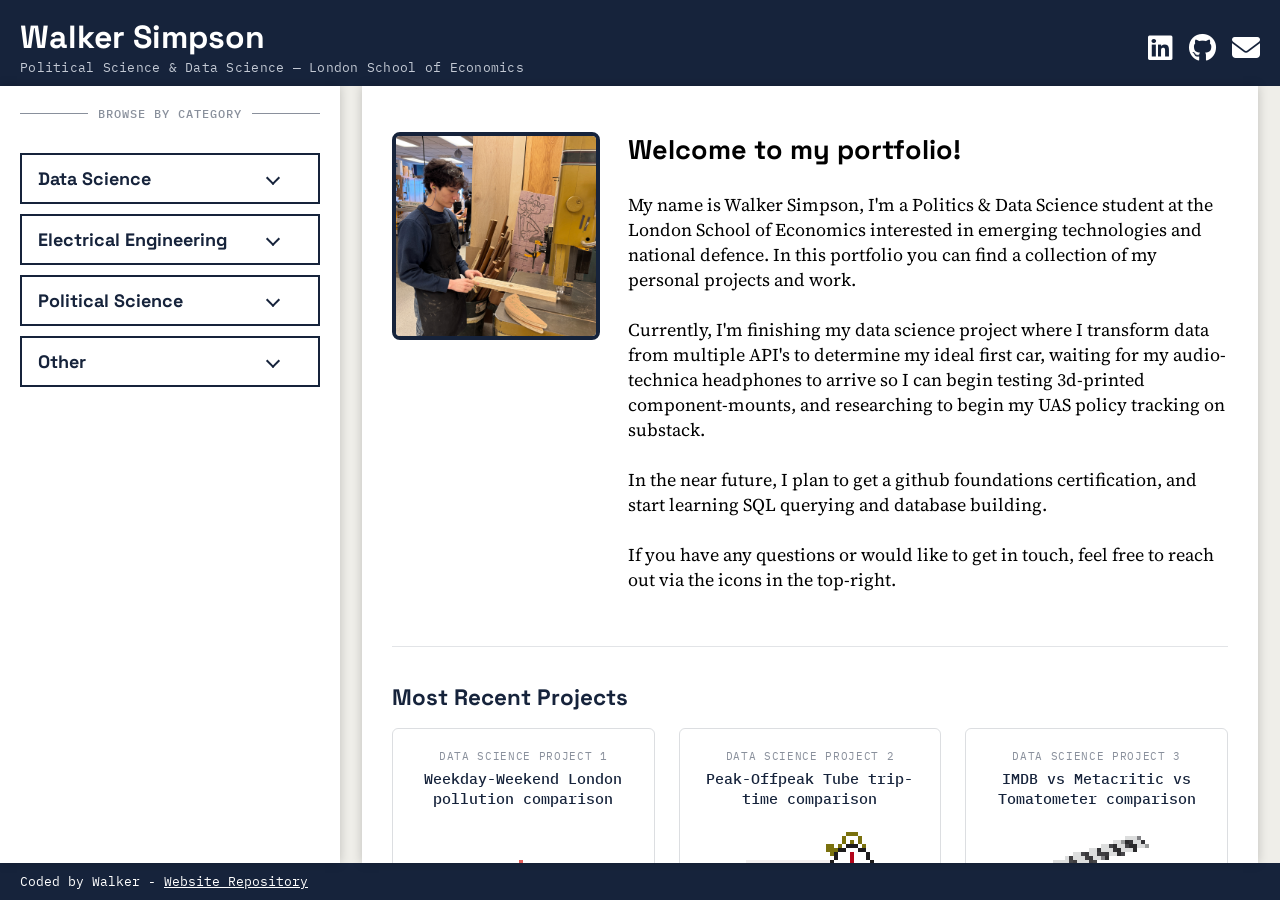
==== index.html @ 276e61e0 "lowercase o" ====
<!DOCTYPE html>
<html>
  <head>
    <meta charset="UTF-8">
      <meta name="viewport" content="width=device-width, initial-scale=1.0">
    <link rel="preconnect" href="https://fonts.googleapis.com">
      <link rel="preconnect" href="https://fonts.gstatic.com" crossorigin>
      <link href="https://fonts.googleapis.com/css2?family=Space+Grotesk:wght@400;700&family=Source+Serif+4:opsz,wght@8..60,400;600&family=IBM+Plex+Mono:wght@400;500&display=swap" rel="stylesheet">
    <title>Walker Simpson's Portfolio</title>
    <link rel="stylesheet" href="style.css">
    <link rel="stylesheet" href="https://cdnjs.cloudflare.com/ajax/libs/font-awesome/6.5.0/css/all.min.css">
  </head>
  <body>
<div class="header">
  <div class="header-text">
    <h1>Walker Simpson</h1>
    <p class="header-tagline">Political Science & Data Science — London School of Economics</p>
  </div>
  <div class="header-icons">
    <a href="https://www.linkedin.com/in/walker-simpson-a524122a1" target="_blank" aria-label="LinkedIn">
      <i class="fa-brands fa-linkedin"></i>
    </a>
    <a href="https://github.com/WalkerSimpson1" target="_blank" aria-label="GitHub">
      <i class="fa-brands fa-github"></i>
    </a>
    <a href="mailto:walkerwusimpson@gmail.com" aria-label="Email">
      <i class="fa-solid fa-envelope"></i>
    </a>
  </div>
</div>
    <div class = "main">
    <nav class = "index-nav">
      <p class = "nav-heading">Browse by Category</p>
      <div class = "nav-scroll">
        <ul>
              <li id="datasci"><span class="nav-label">Data Science</span>
                <ul class="dropdown">
              <li><a href ='https://github.com/WalkerSimpson1/LSE-Data-Science-Project-1' target="_blank" rel="noopener noreferrer"><span>Weekday-Weekend London pollution comparison</span><span class="status-tag status-complete">Complete</span></a></li>
              <li><a href ='https://github.com/WalkerSimpson1/LSE-Data-Science-Project-2' target="_blank" rel="noopener noreferrer"><span>Peak-Offpeak Tube trip-time comparison</span><span class="status-tag status-complete">Complete</span></a></li>
              <li><a href ='https://github.com/WalkerSimpson1/Copy-of-LSE-DS105-Final-Group-Project' target="_blank" rel="noopener noreferrer"><span>IMDB vs Metacritic vs Tomatometer comparison to assess platform trends & biases</span><span class="status-tag status-complete">Complete</span></a></li>
              <li><a href ='Car-Project.html' target="_blank" rel="noopener noreferrer"><span>Multi API data transformation, merging, and analysis to determine my first car</span><span class="status-tag status-in-progress">In Progress</span></a></li>
        </ul>
        </li>
          <li id="engineering"><span class="nav-label">Electrical Engineering</span>
            <ul class="dropdown">
            <li><a href ='Oscilloscope-Project.html' target="_blank" rel="noopener noreferrer"><span>Adding a live ESP32-animated oscilloscope to my headphones</span><span class="status-tag status-in-progress">In Progress</span></a></li>
        </ul>
        </li>
          <li id="polisci"><span class="nav-label">Political Science</span>
            <ul class = "dropdown">
              <li><a href ='https://walkersimpson.substack.com/' target="_blank" rel="noopener noreferrer"><span>Legislative Tracking of UAS Civillian & Military Policy</span><span class="status-tag status-in-progress">In Progress</span></a></li>
            </ul>
          </li>
          <li id="other"><span class="nav-label">Other</span></li>
        </ul>
        </div>
    </nav>
          <div class="main-content">

            <section class="content-section" id="about">
              <h2 class="section-heading"></h2>
              <div class="about-layout">
                <div class="main-photo"><img src="images/main-photo.jpg" alt="Walker Simpson working in a fabrication workshop"></div>
                <div class="main-text"><p><span class="mtext-big">Welcome to my portfolio!</span> <br> <br> My name is Walker Simpson, I'm a Politics & Data Science student at the London School of Economics interested in emerging technologies and national defence. In this portfolio you can find a collection of my personal projects and work. <br> <br> Currently, I'm finishing my data science project where I transform data from multiple API's to determine my ideal first car, waiting for my audio-technica headphones to arrive so I can begin testing 3d-printed component-mounts, and researching to begin my UAS policy tracking on substack. <br> <br> In the near future, I plan to get a github foundations certification, and start learning SQL querying and database building. <br> <br> If you have any questions or would like to get in touch, feel free to reach out via the icons in the top-right.</p></div>
              </div>
            </section>

          <section class="content-section" id="recent-projects">
            <h2 class="section-heading">Most Recent Projects</h2>
            <div class="project-grid">

              <a class="project-card" href="https://github.com/WalkerSimpson1/LSE-Data-Science-Project-1" target="_blank" rel="noopener noreferrer">
                <p class="project-subject">Data Science Project 1</p>
                <h3 class="project-title">Weekday-Weekend London pollution comparison</h3>
                <div class="glyph-wrap">
                  <img class="glyph-frame glyph-idle" src="images/Car1.png" alt="Weekday-Weekend London pollution comparison glyph">
                  <img class="glyph-frame glyph-hover" src="images/Car2.png" alt="" aria-hidden="true">
                  <div class="glyph-description">Using python's <u>Os</u>, <u>Requests</u>, and <u>Dotenv</u> libraries to fetch data from the OpenWeather Historical Air Pollution API over 2 London locations from the start of covid restrictions to the then present. <br> <br> Then, using the <u>Pandas</u> and <u>Numpy</u> libraries to convert UNIX into datetime, adding an is_weekend column to the cleaned json now csv file as well as filtering out certain chemical compounds not classified as pollutants. <br> <br> Finally, using <u>Matplotlib</u> and <u>Seaborn</u> to create visualizations of the data. </div>
                </div>
              </a>

              <a class="project-card" href="https://github.com/WalkerSimpson1/LSE-Data-Science-Project-2" target="_blank" rel="noopener noreferrer">
                <p class="project-subject">Data Science Project 2</p>
                <h3 class="project-title">Peak-Offpeak Tube trip-time comparison</h3>
                <div class="glyph-wrap">
                  <img class="glyph-frame glyph-idle" src="images/Train1.png" alt="Peak-Offpeak Tube trip-time comparison glyph">
                  <img class="glyph-frame glyph-hover" src="images/Train2.png" alt="" aria-hidden="true">
                  <div class="glyph-description"><u> Improved on my ETL pipeline from project 1</u> by using <u>time.sleep()</u> during the API calls as well as <u>validating data</u> from my API calls and processing before saving. <br> <br> Working with <u>multiple layers of nested data</u>, flattening them into one processed .csv for analysis. <br> <br> Finally, using the more advanced <u>seaborn stripplot</u> to present more detailed and actionable insights.</div>
                </div>
              </a>

              <a class="project-card" href="https://github.com/WalkerSimpson1/Copy-of-LSE-DS105-Final-Group-Project" target="_blank" rel="noopener noreferrer">
                <p class="project-subject">Data Science Project 3</p>
                <h3 class="project-title">IMDB vs Metacritic vs Tomatometer comparison</h3>
                <div class="glyph-wrap">
                  <img class="glyph-frame glyph-idle" src="images/Film1.png" alt="IMDB vs Metacritic vs Tomatometer comparison glyph">
                  <img class="glyph-frame glyph-hover" src="images/Film2.png" alt="" aria-hidden="true">
                  <div class="glyph-description">Furthered the technical complexity by merging data from <u>multiple APIs</u>, <u>normalizing</u> the websites' different rating scales and genre classifications, and icorporating an <u> sqlite3 database.</u> <br> <br> Gaained experience with the git workflow in a team setting. <br> <br> My specialization was the <u> frontend development of our statistically significant insights</u> <br> <br> <b> Please see both the repository activity section and my individual reflection in the reflections folder to see my specific contributions</b></div>
                </div>
              </a>

            </div>
          </section>

          <section class="content-section" id="in-progress-projects">
            <h2 class="section-heading">In Progress</h2>
            <div class="project-grid">

              <a class="project-card" href="Car-Project.html" target="_blank" rel="noopener noreferrer">
                <p class="project-subject">Data Science</p>
                <h3 class="project-title">Multi-API comparison to determine my first car</h3>
                <div class="glyph-wrap">
                  <img class="glyph-frame glyph-idle" src="images/CarSearch1.png" alt="Multi-API car-buying comparison glyph">
                  <img class="glyph-frame glyph-hover" src="images/CarSearch2.png" alt="" aria-hidden="true">
                  <div class="glyph-description"><!-- add project description here --></div>
                </div>
              </a>

              <a class="project-card" href="Oscilloscope-Project.html" target="_blank" rel="noopener noreferrer">
                <p class="project-subject">Electrical Engineering</p>
                <h3 class="project-title">ESP32-animated oscilloscope headphones</h3>
                <div class="glyph-wrap">
                  <img class="glyph-frame glyph-idle" src="images/oscilloscope1.png" alt="ESP32-animated oscilloscope headphones glyph">
                  <img class="glyph-frame glyph-hover" src="images/oscilloscope2.png" alt="" aria-hidden="true">
                  <div class="glyph-description"><!-- add project description here --></div>
                </div>
              </a>

              <a class="project-card" href="https://walkersimpson.substack.com/" target="_blank" rel="noopener noreferrer">
                <p class="project-subject">Political Science</p>
                <h3 class="project-title">Legislative tracking of Federal UAS policy</h3>
                <div class="glyph-wrap">
                  <img class="glyph-frame glyph-idle" src="images/Drone1.png" alt="Legislative tracking of Federal UAS policy glyph">
                  <img class="glyph-frame glyph-hover" src="images/Drone2.png" alt="" aria-hidden="true">
                  <div class="glyph-description"><!-- add project description here --></div>
                </div>
              </a>

            </div>
          </section>

          <section class="content-section" id="certifications">
            <h2 class="section-heading">Certifications</h2>
            <div class="cert-strip">

              <div class="cert-card" data-cert-image="images/excel-certificate.jpg">
                <img class="cert-icon" src="images/excel-icon-only.png" alt="Excel Essential Training certification badge">
                <p class="cert-title">Excel Essential Training</p>
              </div>

              <div class="cert-card" data-cert-image="images/powerpoint-certificate.jpg">
                <img class="cert-icon" src="images/powerpoint-icon-only.png" alt="Learning PowerPoint Desktop certification badge">
                <p class="cert-title">Learning PowerPoint Desktop</p>
              </div>

            </div>
          </section>

          <div class="cert-modal-overlay" id="certModalOverlay">
            <button class="cert-modal-close" id="certModalClose" aria-label="Close">&times;</button>
            <img class="cert-modal-image" id="certModalImage" src="images/" alt="Certification document">
          </div>

          </div>
      </div>
    <script>
      document.addEventListener('click', (e) => {
        if (!e.target.closest('nav')) {
          closeAll();
        }
      });

      function closeAll() {
        document.querySelectorAll('.nav-scroll > ul > li').forEach(item => {
          const dropdown = item.querySelector('.dropdown');
          if (dropdown) dropdown.style.maxHeight = '0';
          item.classList.remove('hide-arrow', 'open', 'dimmed');
        });
      }

      document.querySelectorAll('.nav-scroll > ul > li').forEach(item => {
        item.addEventListener('click', () => {
          const isOpen = item.classList.contains('open');

          closeAll(); 

          if (!isOpen) {
            const dropdown = item.querySelector('.dropdown');
            if (!dropdown) return; 

            dropdown.style.maxHeight = dropdown.scrollHeight + 'px';
            item.classList.add('open', 'hide-arrow');
            document.querySelectorAll('.nav-scroll > ul > li').forEach(other => {
              if (other !== item) other.classList.add('dimmed');
            });
          }
        });
                    document.querySelectorAll('.dropdown a').forEach(link => {
              link.addEventListener('click', (e) => {
                e.stopPropagation();
              });
            });
      });

document.querySelectorAll('.glyph-wrap').forEach(glyph => {
  glyph.addEventListener('click', (e) => {
    if (window.matchMedia('(hover: none)').matches) {
      if (!glyph.classList.contains('is-active')) {
        e.preventDefault();
        document.querySelectorAll('.glyph-wrap.is-active').forEach(g => g.classList.remove('is-active'));
        glyph.classList.add('is-active');
      }
    }
  });
});

document.addEventListener('click', (e) => {
  if (!e.target.closest('.glyph-wrap')) {
    document.querySelectorAll('.glyph-wrap.is-active').forEach(g => g.classList.remove('is-active'));
  }
});

document.querySelectorAll('.cert-card').forEach(card => {
  card.addEventListener('click', () => {
    const imgSrc = card.getAttribute('data-cert-image');
    document.getElementById('certModalImage').src = imgSrc;
    document.getElementById('certModalOverlay').classList.add('open');
  });
});

function closeCertModal() {
  document.getElementById('certModalOverlay').classList.remove('open');
}

document.getElementById('certModalClose').addEventListener('click', closeCertModal);
document.getElementById('certModalOverlay').addEventListener('click', (e) => {
  if (e.target.id === 'certModalOverlay') closeCertModal();
});
document.addEventListener('keydown', (e) => {
  if (e.key === 'Escape') closeCertModal();
});

</script>
    <div class="footer">
      Coded by Walker - <a href="https://github.com/WalkerSimpson1/WalkerSimpson1.github.io" target="_blank">Website Repository</a>
    </div>
  </body>
</html>
---- style.css ----
:root {
  --ink: #16233B;
  --paper: #EFEEE9;
  --accent: #3457D5;
}

          body {
            font-family: 'Source Serif 4', serif;
            margin: 0;
            padding: 0;
            background-color: var(--paper);
            display: flex;
            flex-direction: column;
            height: 100dvh;
            overflow: hidden;
          }  

          html {
            margin: 0;
            padding: 0;
          }


      .header {
        display: flex;
        align-items: center;
        justify-content: space-between;
      }

      .header-text {
        display: flex;
        flex-direction: column;
        gap: 4px;
      }

      .header-tagline {
        font-family: 'IBM Plex Mono', monospace;
        font-size: 13px;
        font-weight: 400;
        color: #c3c9d4;
        margin: 0;
        letter-spacing: 0.02em;
      }

      .header-icons {
        display: flex;
        gap: 16px;
      }

      .header-icons a {
        color: white;
        font-size: 28px;
        text-decoration: none;
        transition: opacity 0.2s ease, transform 0.2s ease;
      }

      .header-icons a:hover {
        opacity: 0.75;
        transform: translateY(-2px);
      }

          nav ul {
            list-style: none;
            display: flex;
            flex-direction: column;
            gap: 10px;
            width: 100%;
            padding: 0;
          }

          .index-nav {
              width: 340px;
              flex-shrink: 0;
              padding: 20px;
              box-sizing: border-box;
              background-color: white;
              box-shadow: 0 0 10px rgba(0,0,0,0.2);
              display: flex;
              flex-direction: column;
              min-height: 0;
            }

          nav {
            padding: 0;
          }

          nav ul li {
              padding: 12px 40px 12px 16px;
              border: 2px solid var(--ink);
              background-color: white;
              color: var(--ink);
              font-family: 'Space Grotesk', sans-serif;
              font-weight: 700;
              font-size: 18px;
              text-align: left;
              position: relative;
              transition: box-shadow 0.3s ease;
            }

        .nav-label::after {
          content: "";
          position: absolute;
          top: 50%;
          right: 0;
          width: 8px;
          height: 8px;
          border-right: 2px solid var(--ink);
          border-bottom: 2px solid var(--ink);
          transform: translateY(-60%) rotate(45deg);
          transition: transform 0.3s ease;
          z-index: 1;
        }

            .nav-scroll > ul > li:hover {
              border-color: var(--accent);
              box-shadow: inset 0 0 0 2px var(--accent);
            }

          nav ul li.open .nav-label::after {
            transform: translateY(-40%) rotate(-135deg);
          }

          nav ul li.dimmed {
            opacity: 0.5;
            transition: opacity 0.3s ease;
          }

      .dropdown {
          display: block;
          position: static;
          width: 100%;
          list-style: none;
          padding: 0;
          margin: 0;
          max-height: 0;
          overflow: hidden;
          transition: max-height 1.2s ease;
          box-sizing: border-box;
        }

      .dropdown li{
          text-align: left;
          white-space: normal;
          font-family: 'Space Grotesk', sans-serif;
          font-weight: 700;
          font-size: 14px;
          overflow: hidden;
          border: 1px solid var(--ink);
          border-top: none;
          background-color: white;
          padding: 10px 12px;
          box-sizing: border-box;
        }

      .dropdown li a{
          display: flex;
          flex-direction: column;
          align-items: flex-start;
          gap: 6px;
          width: 100%;
          box-sizing: border-box;
          padding: 0;
          color: inherit;
          text-decoration: none;
        }
      
      .dropdown li::after, .dropdown li::before {
        display: none;
      }

      .dropdown li:hover {
        border-color: var(--accent);
        box-shadow: inset 0 0 0 2px var(--accent);
      }

                .status-tag {
            font-family: 'IBM Plex Mono', monospace;
            font-size: 11px;
            font-weight: 500;
            text-transform: uppercase;
            letter-spacing: 0.03em;
            padding: 3px 8px;
            border-radius: 3px;
            align-self: flex-start;
          }

          .status-complete {
            color: #1a7a4c;
            background-color: #e3f5ec;
          }

          .status-in-progress {
            color: var(--ink);
            background-color: #fbc94c;
          }

          .nav-scroll {
              flex: 1;
              min-height: 0;
              overflow-y: auto;
            }

    .header {
        background-color: var(--ink);
        padding: 20px 20px 10px 20px;
        margin: 0;
        overflow: hidden;
      }

      .header h1 {
          font-family: 'Space Grotesk', sans-serif;
          font-weight: 700;
          color: white;
          margin: 0;
          padding: 0;
          line-height: 1.1;
        }

     .navstrip {
        background-color: var(--paper);
        padding: 3px 20px 3px 20px;
        margin: 0;
        border-top: 4px solid var(--ink);
      }

      .nav-heading {
      display: flex;
      align-items: center;
      gap: 10px;
      font-family: 'IBM Plex Mono', monospace;
      font-size: 12px;
      font-weight: 500;
      text-transform: uppercase;
      letter-spacing: 0.08em;
      color: var(--ink);
      opacity: 0.5;
      margin: 0 0 16px 0;
    }

    .nav-heading::before,
    .nav-heading::after {
      content: "";
      flex: 1;
      height: 1px;
      background-color: var(--ink);
    }

      .nav-label {
        position: relative;
        display: block;
        width: 100%;
        padding-right: 24px;
        box-sizing: border-box;
}

      .nav-scroll {
          scrollbar-width: thin;
          scrollbar-color: var(--accent) transparent;
        }

        .nav-scroll::-webkit-scrollbar {
          width: 6px;
        }

        .nav-scroll::-webkit-scrollbar-thumb {
          background-color: var(--accent);
          border-radius: 3px;
        }

        .nav-scroll::-webkit-scrollbar-track {
          background: transparent;
        }

     .main {
        background-color: var(--paper);
        position: relative;
        display: flex;
        align-items: stretch;
        flex: 1;
        min-height: 0;
      }

    .main-content {
        background-color: white;
        width: 70%;
        max-width: 1100px;
        margin: 0 auto;
        padding: 30px;
        box-shadow: 0 0 10px rgba(0,0,0,0.2);
        z-index: 1;
        box-sizing: border-box;
        display: flex;
        flex-direction: column;
        gap: 36px;
        overflow-y: auto;
        min-height: 0;
      }

      .main-text p {
        margin-top: 0;
        font-size: clamp(15px, 0.9rem + 0.3vw, 18px);
      }

    .mtext-big {
      font-family: 'Space Grotesk', sans-serif;
      font-size: 1.5em;
      font-weight: 700;
    }

    .about-layout {
      display: flex;
      align-items: flex-start;
      gap: 28px;
    }

    .main-text {
      flex: 1;
      min-width: 0;
    }

    .main-photo {
      flex: 0 0 200px;
    }

    .main-photo img {
      width: 200px;
      height: 200px;
      object-fit: cover;
      border: 4px solid var(--ink);
      border-radius: 8px;
      display: block;
    }

        .footer {
          padding: 10px 20px;
          background-color: var(--ink);
          font-family: 'IBM Plex Mono', monospace;
          font-size: 13px;
          color: white;
          }

        .footer a{
          color: white;
          text-decoration: underline;
          }

        .footer a:hover {
          opacity: 0.75;
          }

@media (max-width: 600px) {
nav ul li {
  font-size: 14px;
  padding: 4px 8px;
  }
.about-layout {
  flex-direction: column;
}
.project-grid {
  grid-template-columns: 1fr;
}
.project-page-content {
  padding: 24px 20px;
}
}

.content-section {
  padding-bottom: 36px;
  border-bottom: 1px solid rgba(22, 35, 59, 0.12);
}

.content-section:last-child {
  padding-bottom: 0;
  border-bottom: none;
}

.section-heading {
  font-family: 'Space Grotesk', sans-serif;
  font-weight: 700;
  font-size: 1.4em;
  color: var(--ink);
  margin: 0 0 16px 0;
}

.section-placeholder {
  font-family: 'Source Serif 4', serif;
  font-style: italic;
  color: #8a8a82;
  margin: 0;
}

.project-grid {
  display: grid;
  grid-template-columns: repeat(3, 1fr);
  gap: 24px;
}

.project-card {
  display: flex;
  flex-direction: column;
  align-items: center;
  text-align: center;
  text-decoration: none;
  color: inherit;
  padding: 20px 12px;
  border: 1px solid rgba(22, 35, 59, 0.15);
  border-radius: 6px;
  box-sizing: border-box;
  transition: border-color 0.2s ease, box-shadow 0.2s ease;
}

.project-card:hover {
  border-color: var(--accent);
  box-shadow: inset 0 0 0 2px var(--accent);
}

.project-subject {
  font-family: 'IBM Plex Mono', monospace;
  font-size: 11px;
  font-weight: 400;
  text-transform: uppercase;
  letter-spacing: 0.06em;
  color: var(--ink);
  opacity: 0.5;
  margin: 0 0 6px 0;
}

.project-title {
  font-family: 'IBM Plex Mono', monospace;
  font-size: 15px;
  font-weight: 500;
  color: var(--ink);
  margin: 0 0 18px 0;
  line-height: 1.35;
}

.glyph-wrap {
  position: relative;
  width: 128px;
  height: 128px;
}

.glyph-frame {
  position: absolute;
  top: 0;
  left: 0;
  width: 100%;
  height: 100%;
  image-rendering: pixelated;
  image-rendering: crisp-edges;
  transition: opacity 0.15s ease;
}

.glyph-hover {
  opacity: 0;
}

.glyph-wrap:hover .glyph-idle,
.glyph-wrap.is-active .glyph-idle {
  opacity: 0;
}

.glyph-wrap:hover .glyph-hover,
.glyph-wrap.is-active .glyph-hover {
  opacity: 1;
}

.glyph-description {
  position: absolute;
  top: calc(100% + 8px);
  left: 50%;
  transform: translateX(-50%);
  width: max-content;
  max-width: 220px;
  min-height: 20px;
  padding: 8px 12px;
  background-color: white;
  border: 1px solid var(--ink);
  border-radius: 4px;
  font-family: 'IBM Plex Mono', monospace;
  font-size: 12px;
  color: var(--ink);
  text-align: left;
  opacity: 0;
  visibility: hidden;
  transition: opacity 0.15s ease;
  pointer-events: none;
  z-index: 5;
}

.glyph-wrap:hover .glyph-description,
.glyph-wrap.is-active .glyph-description {
  opacity: 1;
  visibility: visible;
}

.cert-strip {
  display: flex;
  gap: 20px;
  overflow-x: auto;
  padding-bottom: 8px;
  justify-content: center;
}

.cert-card {
  flex: 0 0 auto;
  width: 160px;
  border: 1px solid rgba(22, 35, 59, 0.15);
  border-radius: 0;
  padding: 16px;
  box-sizing: border-box;
  text-align: center;
  cursor: pointer;
  transition: border-color 0.2s ease, box-shadow 0.2s ease;
}

.cert-card:hover {
  border-color: var(--accent);
  box-shadow: inset 0 0 0 2px var(--accent);
}

.cert-icon {
  width: 100%;
  height: auto;
  display: block;
  margin-bottom: 12px;
}

.cert-title {
  font-family: 'IBM Plex Mono', monospace;
  font-size: 13px;
  font-weight: 500;
  color: var(--ink);
  margin: 0;
  line-height: 1.4;
}

.cert-modal-overlay {
  position: fixed;
  top: 0;
  left: 0;
  width: 100%;
  height: 100%;
  background-color: rgba(22, 35, 59, 0.85);
  display: flex;
  align-items: center;
  justify-content: center;
  opacity: 0;
  visibility: hidden;
  transition: opacity 0.2s ease;
  z-index: 100;
}

.cert-modal-overlay.open {
  opacity: 1;
  visibility: visible;
}

.cert-modal-image {
  max-width: 90vw;
  max-height: 85vh;
  box-shadow: 0 0 30px rgba(0,0,0,0.4);
}

.cert-modal-close {
  position: absolute;
  top: 24px;
  right: 32px;
  background: none;
  border: none;
  color: white;
  font-size: 40px;
  line-height: 1;
  cursor: pointer;
  padding: 0;
}



/*-----------------------------------------------------------------PROJECT-PAGE-STYLES----------------------------- */

.project-page {
  background-color: var(--paper);
  flex: 1;
  min-height: 0;
  overflow-y: auto;
  display: flex;
  justify-content: center;
  padding: 40px 20px;
  box-sizing: border-box;
}

.project-page-content {
  background-color: white;
  width: 100%;
  max-width: 800px;
  padding: 40px;
  box-shadow: 0 0 10px rgba(0,0,0,0.2);
  box-sizing: border-box;
  height: fit-content;
}

.back-link {
  display: inline-block;
  font-family: 'IBM Plex Mono', monospace;
  font-size: 13px;
  color: var(--ink);
  opacity: 0.6;
  text-decoration: none;
  margin-bottom: 24px;
  transition: opacity 0.2s ease;
}

.back-link:hover {
  opacity: 1;
  color: var(--accent);
}

.project-page-title {
  font-family: 'Space Grotesk', sans-serif;
  font-weight: 700;
  font-size: 2em;
  color: var(--ink);
  margin: 4px 0 12px 0;
  line-height: 1.2;
}

.project-body {
  margin-top: 24px;
}

.project-body p {
  font-family: 'Source Serif 4', serif;
  font-size: clamp(15px, 0.9rem + 0.3vw, 18px);
  color: var(--ink);
  line-height: 1.6;
}

.project-media {
  margin-top: 32px;
  border: 1px dashed rgba(22, 35, 59, 0.3);
  padding: 40px;
  text-align: center;
}

.media-placeholder {
  font-family: 'IBM Plex Mono', monospace;
  font-size: 13px;
  color: #8a8a82;
  font-style: italic;
  margin: 0;
}
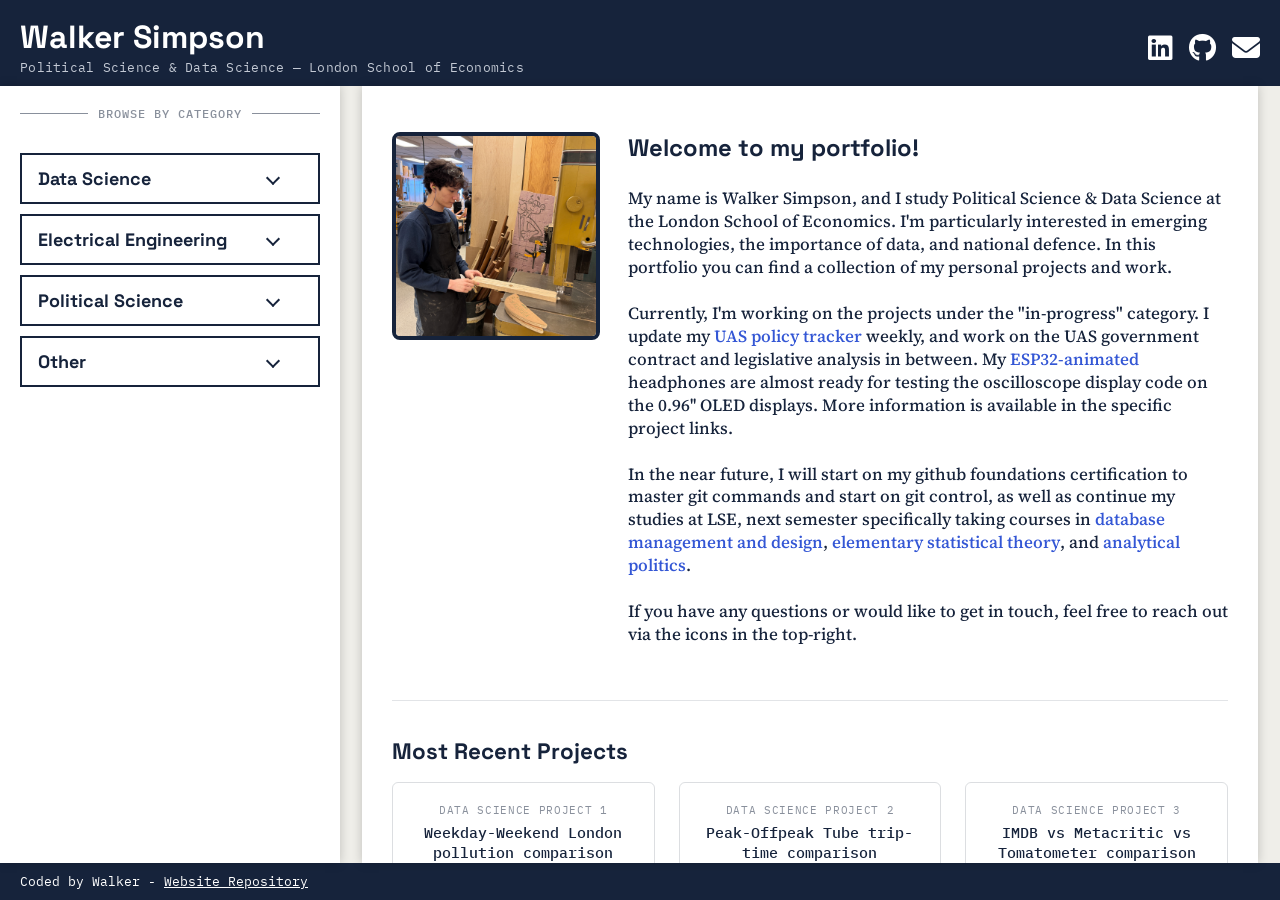
==== commit 2bdf7d9e: "Revised welcome section" ====
--- a/index.html
+++ b/index.html
@@ -61,7 +61,7 @@
               <h2 class="section-heading"></h2>
               <div class="about-layout">
                 <div class="main-photo"><img src="images/main-photo.jpg" alt="Walker Simpson working in a fabrication workshop"></div>
-                <div class="main-text"><p><span class="mtext-big">Welcome to my portfolio!</span> <br> <br> My name is Walker Simpson, I'm a Politics & Data Science student at the London School of Economics interested in emerging technologies and national defence. In this portfolio you can find a collection of my personal projects and work. <br> <br> Currently, I'm finishing my data science project where I transform data from multiple API's to determine my ideal first car, waiting for my audio-technica headphones to arrive so I can begin testing 3d-printed component-mounts, and researching to begin my UAS policy tracking on substack. <br> <br> In the near future, I plan to get a github foundations certification, and start learning SQL querying and database building. <br> <br> If you have any questions or would like to get in touch, feel free to reach out via the icons in the top-right.</p></div>
+                <div class="main-text"><p><span class="section-heading">Welcome to my portfolio!</span> <br> <br> My name is Walker Simpson, and I study Political Science & Data Science at the London School of Economics. I'm particularly interested in emerging technologies, the importance of data, and national defence. In this portfolio you can find a collection of my personal projects and work. <br> <br> Currently, I'm working on the projects under the "in-progress" category. I update my <a href="https://walkersimpson.substack.com/" target="_blank" rel="noopener noreferrer">UAS policy tracker</a> weekly, and work on the UAS government contract and legislative analysis in between. My <a href="Oscilloscope-Project.html" target="_blank" rel="noopener noreferrer">ESP32-animated</a> headphones are almost ready for testing the oscilloscope display code on the 0.96'' OLED displays. More information is available in the specific project links. <br> <br> In the near future, I will start on my github foundations certification to master git commands and start on git control, as well as continue my studies at LSE, next semester specifically taking courses in <a href="https://www.lse.ac.uk/resources/calendar2026-2027/courseGuides/ST/2026_ST207.htm" target="_blank" rel="noopener noreferrer"> database management and design</a>, <a href="https://www.lse.ac.uk/resources/calendar2026-2027/courseGuides/ST/2026_ST107.htm" target="_blank" rel="noopener noreferrer">elementary statistical theory</a>, and <a href="https://www.lse.ac.uk/resources/calendar2026-2027/courseGuides/GV/2026_GV225.htm" target="_blank" rel="noopener noreferrer">analytical politics</a>. <br> <br> If you have any questions or would like to get in touch, feel free to reach out via the icons in the top-right.</p></div>
               </div>
             </section>
 
--- a/style.css
+++ b/style.css
@@ -297,15 +297,28 @@
       }
 
       .main-text p {
-        margin-top: 0;
-        font-size: clamp(15px, 0.9rem + 0.3vw, 18px);
-      }
-
-    .mtext-big {
-      font-family: 'Space Grotesk', sans-serif;
-      font-size: 1.5em;
-      font-weight: 700;
-    }
+        font-family: 'Source Serif 4', serif;
+        font-size: 17px;
+        font-weight: 500;
+        color: var(--ink);
+        margin: 0 0 18px 0;
+        line-height: 1.35;
+      }
+
+      .main-text a {
+        color: var(--accent);
+        text-underline-offset: 2px;
+        font-weight: 550;
+        text-decoration: none;
+      }
+
+      .main-text a:visited {
+        color: var(--accent);
+      }
+
+      .main-text a:hover {
+        opacity: 0.75;
+      }
 
     .about-layout {
       display: flex;
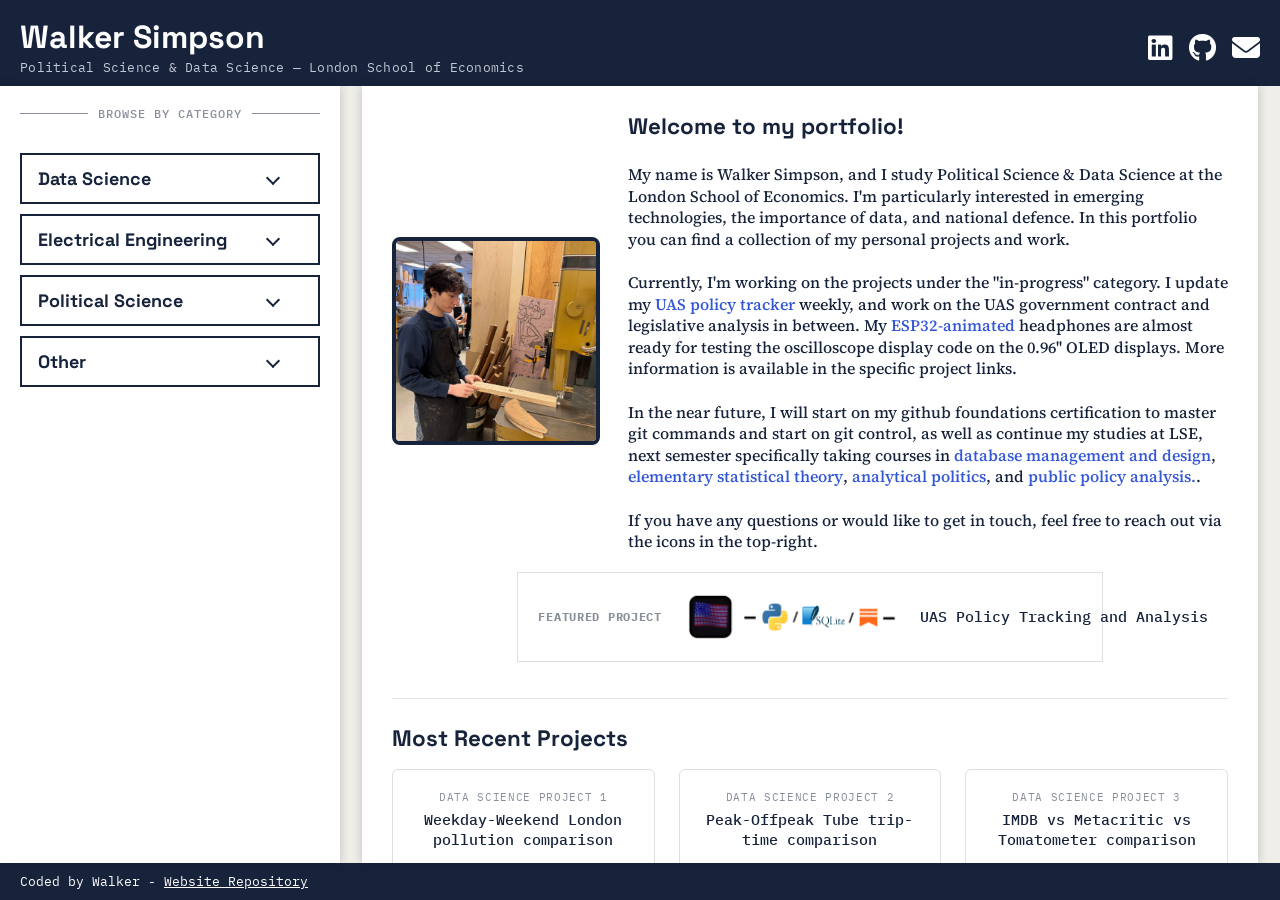
==== commit a9a1c50d: "Added UAS Project as featured project in new section and tweaked the paddings and gaps between some " ====
--- a/index.html
+++ b/index.html
@@ -61,9 +61,19 @@
               <h2 class="section-heading"></h2>
               <div class="about-layout">
                 <div class="main-photo"><img src="images/main-photo.jpg" alt="Walker Simpson working in a fabrication workshop"></div>
-                <div class="main-text"><p><span class="section-heading">Welcome to my portfolio!</span> <br> <br> My name is Walker Simpson, and I study Political Science & Data Science at the London School of Economics. I'm particularly interested in emerging technologies, the importance of data, and national defence. In this portfolio you can find a collection of my personal projects and work. <br> <br> Currently, I'm working on the projects under the "in-progress" category. I update my <a href="https://walkersimpson.substack.com/" target="_blank" rel="noopener noreferrer">UAS policy tracker</a> weekly, and work on the UAS government contract and legislative analysis in between. My <a href="Oscilloscope-Project.html" target="_blank" rel="noopener noreferrer">ESP32-animated</a> headphones are almost ready for testing the oscilloscope display code on the 0.96'' OLED displays. More information is available in the specific project links. <br> <br> In the near future, I will start on my github foundations certification to master git commands and start on git control, as well as continue my studies at LSE, next semester specifically taking courses in <a href="https://www.lse.ac.uk/resources/calendar2026-2027/courseGuides/ST/2026_ST207.htm" target="_blank" rel="noopener noreferrer"> database management and design</a>, <a href="https://www.lse.ac.uk/resources/calendar2026-2027/courseGuides/ST/2026_ST107.htm" target="_blank" rel="noopener noreferrer">elementary statistical theory</a>, and <a href="https://www.lse.ac.uk/resources/calendar2026-2027/courseGuides/GV/2026_GV225.htm" target="_blank" rel="noopener noreferrer">analytical politics</a>. <br> <br> If you have any questions or would like to get in touch, feel free to reach out via the icons in the top-right.</p></div>
+                <div class="main-text"><p><span class="section-heading">Welcome to my portfolio!</span> <br> <br> My name is Walker Simpson, and I study Political Science & Data Science at the London School of Economics. I'm particularly interested in emerging technologies, the importance of data, and national defence. In this portfolio you can find a collection of my personal projects and work. <br> <br> Currently, I'm working on the projects under the "in-progress" category. I update my <a href="https://walkersimpson.substack.com/" target="_blank" rel="noopener noreferrer">UAS policy tracker</a> weekly, and work on the UAS government contract and legislative analysis in between. My <a href="Oscilloscope-Project.html" target="_blank" rel="noopener noreferrer">ESP32-animated</a> headphones are almost ready for testing the oscilloscope display code on the 0.96'' OLED displays. More information is available in the specific project links. <br> <br> In the near future, I will start on my github foundations certification to master git commands and start on git control, as well as continue my studies at LSE, next semester specifically taking courses in <a href="https://www.lse.ac.uk/resources/calendar2026-2027/courseGuides/ST/2026_ST207.htm" target="_blank" rel="noopener noreferrer"> database management and design</a>, <a href="https://www.lse.ac.uk/resources/calendar2026-2027/courseGuides/ST/2026_ST107.htm" target="_blank" rel="noopener noreferrer">elementary statistical theory</a>, <a href="https://www.lse.ac.uk/resources/calendar2026-2027/courseGuides/GV/2026_GV225.htm" target="_blank" rel="noopener noreferrer">analytical politics</a>, and <a href="https://www.lse.ac.uk/resources/calendar2026-2027/courseGuides/GV/2026_GV263.htm" target="_blank" rel="noopener noreferrer">public policy analysis.</a>. <br> <br> If you have any questions or would like to get in touch, feel free to reach out via the icons in the top-right.</p></div>
               </div>
             </section>
+
+      <section class="content-section" id="featured-project">
+  <a class="featured-card" href="https://walkersimpson.substack.com/" target="_blank" rel="noopener noreferrer">
+    <div class="featured-label">Featured Project</div>
+    <img class="featured-logo" src="images/UASLogo.png" alt="UAS Policy Tracking+Analysis">
+    <div class="featured-text">
+      <h3 class="project-title">UAS Policy Tracking and Analysis</h3>
+    </div>
+  </a>
+</section>
 
           <section class="content-section" id="recent-projects">
             <h2 class="section-heading">Most Recent Projects</h2>
@@ -127,8 +137,8 @@
               </a>
 
               <a class="project-card" href="https://walkersimpson.substack.com/" target="_blank" rel="noopener noreferrer">
-                <p class="project-subject">Political Science</p>
-                <h3 class="project-title">Legislative tracking of Federal UAS policy</h3>
+                <p class="project-subject">Political Science & Data Science</p>
+                <h3 class="project-title">UAS Policy Tracking and Analysis</h3>
                 <div class="glyph-wrap">
                   <img class="glyph-frame glyph-idle" src="images/Drone1.png" alt="Legislative tracking of Federal UAS policy glyph">
                   <img class="glyph-frame glyph-hover" src="images/Drone2.png" alt="" aria-hidden="true">
--- a/style.css
+++ b/style.css
@@ -286,19 +286,20 @@
         max-width: 1100px;
         margin: 0 auto;
         padding: 30px;
+        padding-top: 10px;
         box-shadow: 0 0 10px rgba(0,0,0,0.2);
         z-index: 1;
         box-sizing: border-box;
         display: flex;
         flex-direction: column;
-        gap: 36px;
+        gap: 25px;
         overflow-y: auto;
         min-height: 0;
       }
 
       .main-text p {
         font-family: 'Source Serif 4', serif;
-        font-size: 17px;
+        font-size: 16px;
         font-weight: 500;
         color: var(--ink);
         margin: 0 0 18px 0;
@@ -322,7 +323,7 @@
 
     .about-layout {
       display: flex;
-      align-items: flex-start;
+      align-items: center;
       gap: 28px;
     }
 
@@ -361,21 +362,68 @@
           opacity: 0.75;
           }
 
-@media (max-width: 600px) {
-nav ul li {
-  font-size: 14px;
-  padding: 4px 8px;
-  }
-.about-layout {
-  flex-direction: column;
-}
-.project-grid {
-  grid-template-columns: 1fr;
-}
-.project-page-content {
-  padding: 24px 20px;
-}
-}
+#featured-project {
+  margin-top: -24px;
+}
+
+.featured-card {
+  display: flex;
+  align-items: center;
+  gap: 18px;
+  width: 70%;
+  margin: 0 auto;
+  padding: 14px 20px;
+  border: 1px solid rgba(22, 35, 59, 0.15);
+  text-decoration: none;
+  color: inherit;
+  box-sizing: border-box;
+  transition: border-color 0.2s ease, box-shadow 0.2s ease;
+}
+
+.featured-label {
+  flex: 0 0 auto;
+  font-family: 'IBM Plex Mono', monospace;
+  font-size: 12px;
+  font-weight: 700;
+  text-transform: uppercase;
+  letter-spacing: 0.06em;
+  color: var(--ink);
+  opacity: 0.5;
+  white-space: nowrap;
+}
+
+.featured-logo {
+  flex: 0 0 auto;
+  height: 60px;
+  width: auto;
+  display: block;
+}
+
+.featured-card:hover {
+  border-color: var(--accent);
+  box-shadow: inset 0 0 0 2px var(--accent);
+}
+
+.featured-text {
+  flex: 1;
+  min-width: 0;
+  text-align: left;
+}
+
+.featured-text .project-subject {
+  white-space: nowrap;
+}
+
+.featured-text .project-title {
+  white-space: nowrap;
+  margin: 0;
+}
+
+#about {
+  border-bottom: none;
+  padding-bottom: 0;
+}
+
 
 .content-section {
   padding-bottom: 36px;
@@ -663,3 +711,33 @@
   font-style: italic;
   margin: 0;
 }
+
+/*-----------------------------------------------------------------@media----------------------------- */
+
+@media (max-width: 600px) {
+nav ul li {
+  font-size: 14px;
+  padding: 4px 8px;
+  }
+.about-layout {
+  flex-direction: column;
+}
+.project-grid {
+  grid-template-columns: 1fr;
+}
+.project-page-content {
+  padding: 24px 20px;
+}
+.featured-card {
+  width: 100%;
+  flex-direction: column;
+  text-align: center;
+  padding: 20px;
+}
+.featured-text {
+  text-align: center;
+}
+.featured-label {
+  order: -1;
+}
+}
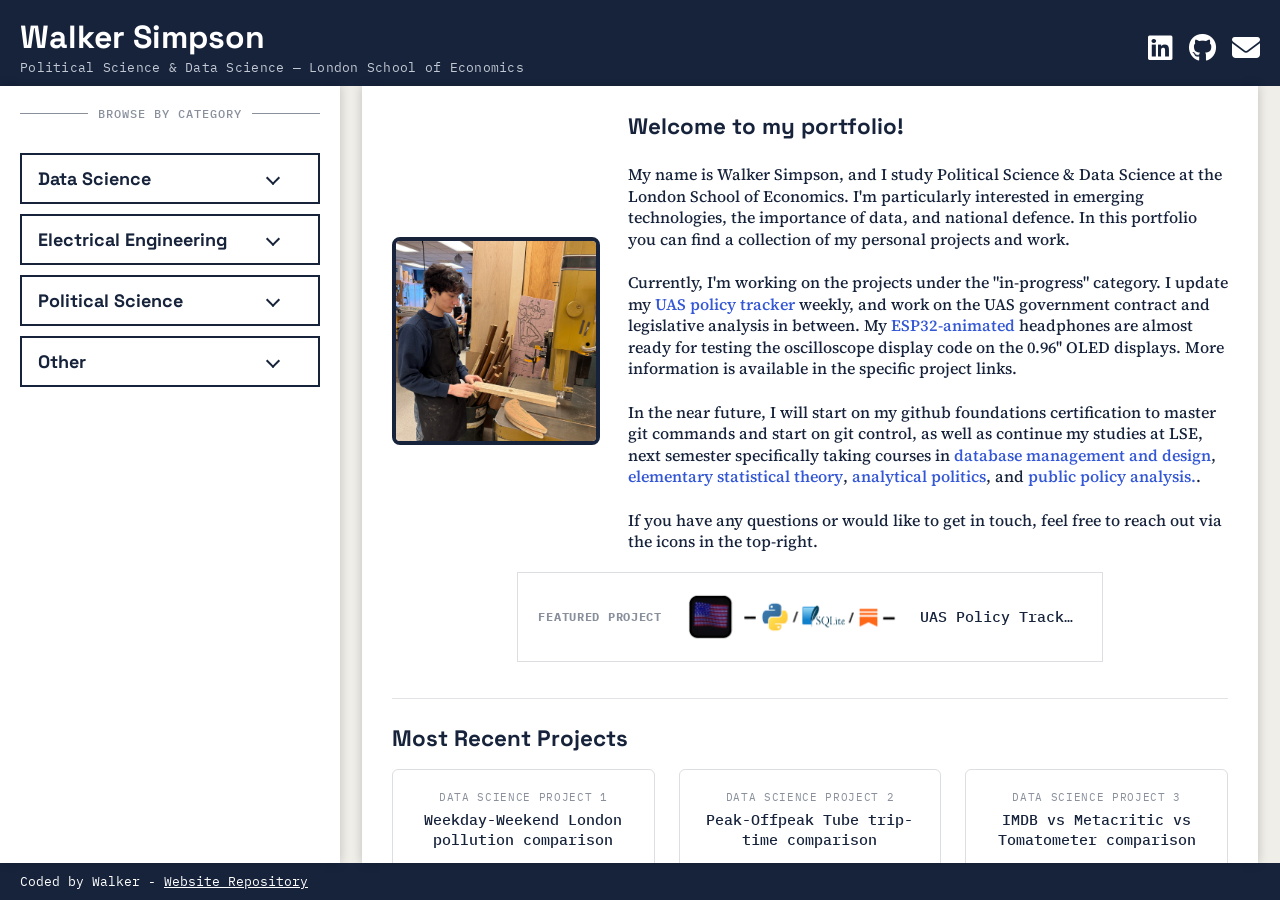
==== commit ea9775ad: "mobile device compatability" ====
--- a/index.html
+++ b/index.html
@@ -16,17 +16,20 @@
     <h1>Walker Simpson</h1>
     <p class="header-tagline">Political Science & Data Science — London School of Economics</p>
   </div>
-  <div class="header-icons">
-    <a href="https://www.linkedin.com/in/walker-simpson-a524122a1" target="_blank" aria-label="LinkedIn">
-      <i class="fa-brands fa-linkedin"></i>
-    </a>
-    <a href="https://github.com/WalkerSimpson1" target="_blank" aria-label="GitHub">
-      <i class="fa-brands fa-github"></i>
-    </a>
-    <a href="mailto:walkerwusimpson@gmail.com" aria-label="Email">
-      <i class="fa-solid fa-envelope"></i>
-    </a>
-  </div>
+<div class="header-icons">
+  <a href="https://www.linkedin.com/in/walker-simpson-a524122a1" target="_blank" aria-label="LinkedIn">
+    <i class="fa-brands fa-linkedin"></i>
+  </a>
+  <a href="https://github.com/WalkerSimpson1" target="_blank" aria-label="GitHub">
+    <i class="fa-brands fa-github"></i>
+  </a>
+  <a href="mailto:walkerwusimpson@gmail.com" aria-label="Email">
+    <i class="fa-solid fa-envelope"></i>
+  </a>
+  <button class="mobile-nav-toggle" id="mobileNavToggle" aria-label="Open menu">
+    <i class="fa-solid fa-bars"></i>
+  </button>
+</div>
 </div>
     <div class = "main">
     <nav class = "index-nav">
@@ -55,6 +58,7 @@
         </ul>
         </div>
     </nav>
+    <div class="mobile-nav-backdrop" id="mobileNavBackdrop"></div>
           <div class="main-content">
 
             <section class="content-section" id="about">
@@ -250,6 +254,30 @@
   if (e.key === 'Escape') closeCertModal();
 });
 
+const mobileNavToggle = document.getElementById('mobileNavToggle');
+const indexNavEl = document.querySelector('.index-nav');
+const mobileNavBackdrop = document.getElementById('mobileNavBackdrop');
+
+function closeMobileNav() {
+  indexNavEl.classList.remove('mobile-open');
+  mobileNavBackdrop.classList.remove('open');
+}
+
+mobileNavToggle.addEventListener('click', () => {
+  if (indexNavEl.classList.contains('mobile-open')) {
+    closeMobileNav();
+  } else {
+    indexNavEl.classList.add('mobile-open');
+    mobileNavBackdrop.classList.add('open');
+  }
+});
+
+mobileNavBackdrop.addEventListener('click', closeMobileNav);
+
+document.addEventListener('keydown', (e) => {
+  if (e.key === 'Escape') closeMobileNav();
+});
+
 </script>
     <div class="footer">
       Coded by Walker - <a href="https://github.com/WalkerSimpson1/WalkerSimpson1.github.io" target="_blank">Website Repository</a>
--- a/style.css
+++ b/style.css
@@ -58,6 +58,16 @@
         opacity: 0.75;
         transform: translateY(-2px);
       }
+
+      .mobile-nav-toggle {
+        display: none;
+        background: none;
+        border: none;
+        color: white;
+        font-size: 28px;
+        cursor: pointer;
+        padding: 0;
+      } 
 
           nav ul {
             list-style: none;
@@ -412,10 +422,14 @@
 
 .featured-text .project-subject {
   white-space: nowrap;
+  overflow: hidden;
+  text-overflow: ellipsis;
 }
 
 .featured-text .project-title {
   white-space: nowrap;
+  overflow: hidden;
+  text-overflow: ellipsis;
   margin: 0;
 }
 
@@ -654,11 +668,12 @@
 .project-page-content {
   background-color: white;
   width: 100%;
-  max-width: 800px;
+  max-width: 1100px;
   padding: 40px;
   box-shadow: 0 0 10px rgba(0,0,0,0.2);
   box-sizing: border-box;
   height: fit-content;
+  min-width: 0;
 }
 
 .back-link {
@@ -688,6 +703,7 @@
 
 .project-body {
   margin-top: 24px;
+  max-width: 700px;
 }
 
 .project-body p {
@@ -699,11 +715,10 @@
 
 .project-media {
   margin-top: 32px;
-  border: 1px dashed rgba(22, 35, 59, 0.3);
-  padding: 40px;
-  text-align: center;
-}
-
+  border: 1px solid rgba(22, 35, 59, 0.15);
+  padding: 24px;
+  box-sizing: border-box;
+}
 .media-placeholder {
   font-family: 'IBM Plex Mono', monospace;
   font-size: 13px;
@@ -712,32 +727,168 @@
   margin: 0;
 }
 
+.media-heading {
+  font-family: 'Space Grotesk', sans-serif;
+  font-weight: 700;
+  font-size: 1.1em;
+  color: var(--ink);
+  margin: 0 0 16px 0;
+}
+
+.schematic-image {
+  max-width: 100%;
+  height: auto;
+  display: block;
+  margin: 0 auto;
+}
+
+.embed-wrap {
+  position: relative;
+  width: 100%;
+  aspect-ratio: 16 / 9;
+  overflow: hidden;
+  background-color: var(--paper);
+}
+
+.embed-wrap-4-3 {
+  aspect-ratio: 4 / 3;
+}
+
+.embed-wrap iframe {
+  position: absolute;
+  top: 0;
+  left: 0;
+  width: 100%;
+  height: 100%;
+  border: none;
+}
+
+.project-links {
+  margin-top: 32px;
+}
+
+.links-row {
+  display: flex;
+  gap: 16px;
+  flex-wrap: wrap;
+}
+
+.resource-link {
+  display: flex;
+  align-items: center;
+  gap: 10px;
+  padding: 12px 18px;
+  border: 1px solid rgba(22, 35, 59, 0.15);
+  text-decoration: none;
+  color: var(--ink);
+  font-family: 'IBM Plex Mono', monospace;
+  font-size: 13px;
+  font-weight: 500;
+  transition: border-color 0.2s ease, box-shadow 0.2s ease;
+}
+
+.resource-link:hover {
+  border-color: var(--accent);
+  box-shadow: inset 0 0 0 2px var(--accent);
+}
+
+.resource-link i {
+  font-size: 18px;
+}
+
 /*-----------------------------------------------------------------@media----------------------------- */
 
 @media (max-width: 600px) {
-nav ul li {
-  font-size: 14px;
-  padding: 4px 8px;
-  }
-.about-layout {
-  flex-direction: column;
-}
-.project-grid {
-  grid-template-columns: 1fr;
-}
-.project-page-content {
-  padding: 24px 20px;
-}
-.featured-card {
-  width: 100%;
-  flex-direction: column;
-  text-align: center;
-  padding: 20px;
-}
-.featured-text {
-  text-align: center;
-}
-.featured-label {
-  order: -1;
-}
-}
+
+  body {
+    height: auto;
+    overflow: visible;
+  }
+  .main-content {
+    overflow-y: visible;
+    min-height: unset;
+  }
+  .project-page {
+    overflow-y: visible;
+    min-height: unset;
+  }
+
+  .header {
+    flex-direction: column;
+    align-items: flex-start;
+    gap: 12px;
+  }
+
+  .mobile-nav-toggle {
+    display: inline-flex;
+    align-items: center;
+  }
+
+  .index-nav {
+    position: fixed;
+    top: 0;
+    left: 0;
+    width: 85%;
+    max-width: 300px;
+    height: 100dvh;
+    z-index: 200;
+    transform: translateX(-100%);
+    transition: transform 0.3s ease;
+  }
+  .index-nav.mobile-open {
+    transform: translateX(0);
+  }
+
+  .mobile-nav-backdrop {
+    position: fixed;
+    top: 0;
+    left: 0;
+    width: 100%;
+    height: 100%;
+    background-color: rgba(0,0,0,0.5);
+    z-index: 150;
+    opacity: 0;
+    visibility: hidden;
+    transition: opacity 0.3s ease;
+  }
+  .mobile-nav-backdrop.open {
+    opacity: 1;
+    visibility: visible;
+  }
+
+  nav ul li {
+    font-size: 14px;
+    padding: 4px 8px;
+  }
+
+  .about-layout {
+    flex-direction: column;
+  }
+
+  .project-grid {
+    display: flex;
+    overflow-x: auto;
+    gap: 16px;
+    padding-bottom: 8px;
+  }
+  .project-card {
+    flex: 0 0 auto;
+    width: 220px;
+  }
+
+  .project-page-content {
+    padding: 24px 20px;
+  }
+  .featured-card {
+    width: 100%;
+    flex-direction: column;
+    text-align: center;
+    padding: 20px;
+  }
+  .featured-text {
+    text-align: center;
+  }
+  .featured-label {
+    order: -1;
+  }
+}
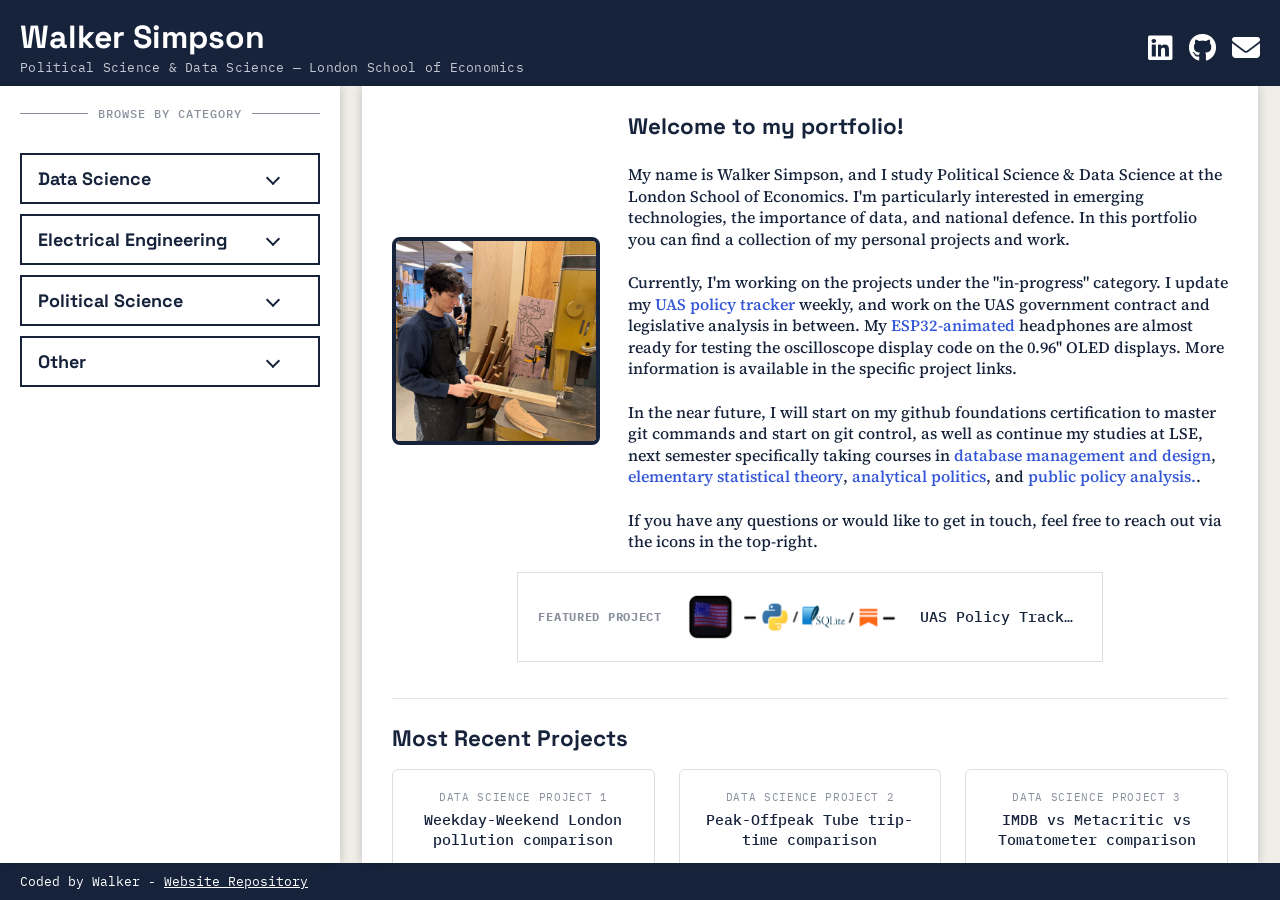
==== commit 72b72cdb: "just removing descriptions on mobile completely" ====
--- a/index.html
+++ b/index.html
@@ -28,6 +28,7 @@
   </a>
   <button class="mobile-nav-toggle" id="mobileNavToggle" aria-label="Open menu">
     <i class="fa-solid fa-bars"></i>
+    <span>Browse by Category</span>
   </button>
 </div>
 </div>
@@ -216,24 +217,6 @@
             });
       });
 
-document.querySelectorAll('.glyph-wrap').forEach(glyph => {
-  glyph.addEventListener('click', (e) => {
-    if (window.matchMedia('(hover: none)').matches) {
-      if (!glyph.classList.contains('is-active')) {
-        e.preventDefault();
-        document.querySelectorAll('.glyph-wrap.is-active').forEach(g => g.classList.remove('is-active'));
-        glyph.classList.add('is-active');
-      }
-    }
-  });
-});
-
-document.addEventListener('click', (e) => {
-  if (!e.target.closest('.glyph-wrap')) {
-    document.querySelectorAll('.glyph-wrap.is-active').forEach(g => g.classList.remove('is-active'));
-  }
-});
-
 document.querySelectorAll('.cert-card').forEach(card => {
   card.addEventListener('click', () => {
     const imgSrc = card.getAttribute('data-cert-image');
--- a/style.css
+++ b/style.css
@@ -61,13 +61,23 @@
 
       .mobile-nav-toggle {
         display: none;
+        align-items: center;
+        gap: 8px;
         background: none;
         border: none;
         color: white;
-        font-size: 28px;
         cursor: pointer;
         padding: 0;
-      } 
+        font-family: 'IBM Plex Mono', monospace;
+        font-size: 13px;
+        font-weight: 500;
+        text-transform: uppercase;
+        letter-spacing: 0.06em;
+      }
+
+      .mobile-nav-toggle i {
+        font-size: 22px;
+      }
 
           nav ul {
             list-style: none;
@@ -800,6 +810,14 @@
 
 @media (max-width: 600px) {
 
+  .main-content {
+    width: 100%;
+  }
+
+  .project-page {
+    padding: 16px 0;
+  }
+
   body {
     height: auto;
     overflow: visible;
@@ -820,8 +838,7 @@
   }
 
   .mobile-nav-toggle {
-    display: inline-flex;
-    align-items: center;
+    display: flex;
   }
 
   .index-nav {
@@ -867,13 +884,20 @@
 
   .project-grid {
     display: flex;
+    align-items: flex-start;
     overflow-x: auto;
     gap: 16px;
     padding-bottom: 8px;
+    scroll-snap-type: x mandatory;
   }
   .project-card {
     flex: 0 0 auto;
     width: 220px;
+    scroll-snap-align: start;
+  }
+
+  .glyph-description {
+  display: none;
   }
 
   .project-page-content {
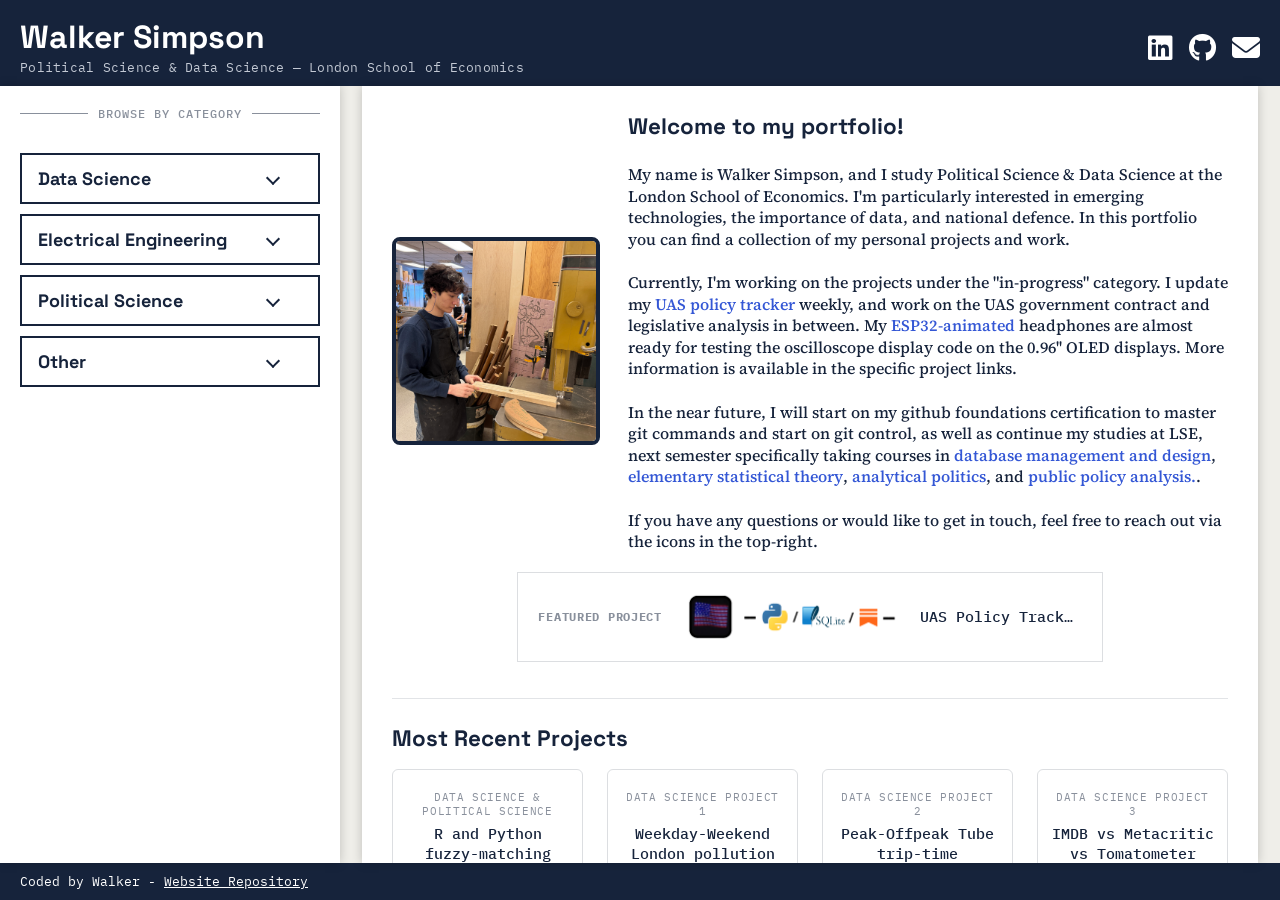
==== commit e035f72d: "adding recent R/python project" ====
--- a/index.html
+++ b/index.html
@@ -16,21 +16,17 @@
     <h1>Walker Simpson</h1>
     <p class="header-tagline">Political Science & Data Science — London School of Economics</p>
   </div>
-<div class="header-icons">
-  <a href="https://www.linkedin.com/in/walker-simpson-a524122a1" target="_blank" aria-label="LinkedIn">
-    <i class="fa-brands fa-linkedin"></i>
-  </a>
-  <a href="https://github.com/WalkerSimpson1" target="_blank" aria-label="GitHub">
-    <i class="fa-brands fa-github"></i>
-  </a>
-  <a href="mailto:walkerwusimpson@gmail.com" aria-label="Email">
-    <i class="fa-solid fa-envelope"></i>
-  </a>
-  <button class="mobile-nav-toggle" id="mobileNavToggle" aria-label="Open menu">
-    <i class="fa-solid fa-bars"></i>
-    <span>Browse by Category</span>
-  </button>
-</div>
+  <div class="header-icons">
+    <a href="https://www.linkedin.com/in/walker-simpson-a524122a1" target="_blank" aria-label="LinkedIn">
+      <i class="fa-brands fa-linkedin"></i>
+    </a>
+    <a href="https://github.com/WalkerSimpson1" target="_blank" aria-label="GitHub">
+      <i class="fa-brands fa-github"></i>
+    </a>
+    <a href="mailto:walkerwusimpson@gmail.com" aria-label="Email">
+      <i class="fa-solid fa-envelope"></i>
+    </a>
+  </div>
 </div>
     <div class = "main">
     <nav class = "index-nav">
@@ -59,7 +55,6 @@
         </ul>
         </div>
     </nav>
-    <div class="mobile-nav-backdrop" id="mobileNavBackdrop"></div>
           <div class="main-content">
 
             <section class="content-section" id="about">
@@ -83,6 +78,16 @@
           <section class="content-section" id="recent-projects">
             <h2 class="section-heading">Most Recent Projects</h2>
             <div class="project-grid">
+
+              <a class="project-card" href="https://github.com/WalkerSimpson1/R_and_Python_corrupting_relinking/tree/main" target="_blank" rel="noopener noreferrer">
+                <p class="project-subject">Data Science &amp; Political Science</p>
+                <h3 class="project-title">R and Python fuzzy-matching 50,000 Indian court cases</h3>
+                <div class="glyph-wrap">
+                  <img class="glyph-frame glyph-idle" src="images/python_r_1.png" alt="R and Python fuzzy-matching project glyph">
+                  <img class="glyph-frame glyph-hover" src="images/python_r_2.png" alt="" aria-hidden="true">
+                  <div class="glyph-description">Sampled 50,000 Indian court cases and built a <u>corrupted</u> copy with typo and date-shift errors, keeping a hidden answer key to test how well two different approaches could re-link the records. <br> <br> In Python, used <u>Polars</u> to block records by shared fields and score candidate matches, lifting recall from 54.5% (exact matching) to 97.1%. <br> <br> In R, used the <u>fastLink</u> package for probabilistic record linkage across each state, reaching 95.9% precision and 92.2% recall.</div>
+                </div>
+              </a>
 
               <a class="project-card" href="https://github.com/WalkerSimpson1/LSE-Data-Science-Project-1" target="_blank" rel="noopener noreferrer">
                 <p class="project-subject">Data Science Project 1</p>
@@ -217,6 +222,24 @@
             });
       });
 
+document.querySelectorAll('.glyph-wrap').forEach(glyph => {
+  glyph.addEventListener('click', (e) => {
+    if (window.matchMedia('(hover: none)').matches) {
+      if (!glyph.classList.contains('is-active')) {
+        e.preventDefault();
+        document.querySelectorAll('.glyph-wrap.is-active').forEach(g => g.classList.remove('is-active'));
+        glyph.classList.add('is-active');
+      }
+    }
+  });
+});
+
+document.addEventListener('click', (e) => {
+  if (!e.target.closest('.glyph-wrap')) {
+    document.querySelectorAll('.glyph-wrap.is-active').forEach(g => g.classList.remove('is-active'));
+  }
+});
+
 document.querySelectorAll('.cert-card').forEach(card => {
   card.addEventListener('click', () => {
     const imgSrc = card.getAttribute('data-cert-image');
@@ -237,30 +260,6 @@
   if (e.key === 'Escape') closeCertModal();
 });
 
-const mobileNavToggle = document.getElementById('mobileNavToggle');
-const indexNavEl = document.querySelector('.index-nav');
-const mobileNavBackdrop = document.getElementById('mobileNavBackdrop');
-
-function closeMobileNav() {
-  indexNavEl.classList.remove('mobile-open');
-  mobileNavBackdrop.classList.remove('open');
-}
-
-mobileNavToggle.addEventListener('click', () => {
-  if (indexNavEl.classList.contains('mobile-open')) {
-    closeMobileNav();
-  } else {
-    indexNavEl.classList.add('mobile-open');
-    mobileNavBackdrop.classList.add('open');
-  }
-});
-
-mobileNavBackdrop.addEventListener('click', closeMobileNav);
-
-document.addEventListener('keydown', (e) => {
-  if (e.key === 'Escape') closeMobileNav();
-});
-
 </script>
     <div class="footer">
       Coded by Walker - <a href="https://github.com/WalkerSimpson1/WalkerSimpson1.github.io" target="_blank">Website Repository</a>
--- a/style.css
+++ b/style.css
@@ -57,26 +57,6 @@
       .header-icons a:hover {
         opacity: 0.75;
         transform: translateY(-2px);
-      }
-
-      .mobile-nav-toggle {
-        display: none;
-        align-items: center;
-        gap: 8px;
-        background: none;
-        border: none;
-        color: white;
-        cursor: pointer;
-        padding: 0;
-        font-family: 'IBM Plex Mono', monospace;
-        font-size: 13px;
-        font-weight: 500;
-        text-transform: uppercase;
-        letter-spacing: 0.06em;
-      }
-
-      .mobile-nav-toggle i {
-        font-size: 22px;
       }
 
           nav ul {
@@ -480,6 +460,10 @@
   gap: 24px;
 }
 
+#recent-projects .project-grid {
+  grid-template-columns: repeat(4, 1fr);
+}
+
 .project-card {
   display: flex;
   flex-direction: column;
@@ -809,110 +793,29 @@
 /*-----------------------------------------------------------------@media----------------------------- */
 
 @media (max-width: 600px) {
-
-  .main-content {
-    width: 100%;
+nav ul li {
+  font-size: 14px;
+  padding: 4px 8px;
   }
-
-  .project-page {
-    padding: 16px 0;
-  }
-
-  body {
-    height: auto;
-    overflow: visible;
-  }
-  .main-content {
-    overflow-y: visible;
-    min-height: unset;
-  }
-  .project-page {
-    overflow-y: visible;
-    min-height: unset;
-  }
-
-  .header {
-    flex-direction: column;
-    align-items: flex-start;
-    gap: 12px;
-  }
-
-  .mobile-nav-toggle {
-    display: flex;
-  }
-
-  .index-nav {
-    position: fixed;
-    top: 0;
-    left: 0;
-    width: 85%;
-    max-width: 300px;
-    height: 100dvh;
-    z-index: 200;
-    transform: translateX(-100%);
-    transition: transform 0.3s ease;
-  }
-  .index-nav.mobile-open {
-    transform: translateX(0);
-  }
-
-  .mobile-nav-backdrop {
-    position: fixed;
-    top: 0;
-    left: 0;
-    width: 100%;
-    height: 100%;
-    background-color: rgba(0,0,0,0.5);
-    z-index: 150;
-    opacity: 0;
-    visibility: hidden;
-    transition: opacity 0.3s ease;
-  }
-  .mobile-nav-backdrop.open {
-    opacity: 1;
-    visibility: visible;
-  }
-
-  nav ul li {
-    font-size: 14px;
-    padding: 4px 8px;
-  }
-
-  .about-layout {
-    flex-direction: column;
-  }
-
-  .project-grid {
-    display: flex;
-    align-items: flex-start;
-    overflow-x: auto;
-    gap: 16px;
-    padding-bottom: 8px;
-    scroll-snap-type: x mandatory;
-  }
-  .project-card {
-    flex: 0 0 auto;
-    width: 220px;
-    scroll-snap-align: start;
-  }
-
-  .glyph-description {
-  display: none;
-  }
-
-  .project-page-content {
-    padding: 24px 20px;
-  }
-  .featured-card {
-    width: 100%;
-    flex-direction: column;
-    text-align: center;
-    padding: 20px;
-  }
-  .featured-text {
-    text-align: center;
-  }
-  .featured-label {
-    order: -1;
-  }
-}
+.about-layout {
+  flex-direction: column;
+}
+.project-grid {
+  grid-template-columns: 1fr;
+}
+.project-page-content {
+  padding: 24px 20px;
+}
+.featured-card {
+  width: 100%;
+  flex-direction: column;
+  text-align: center;
+  padding: 20px;
+}
+.featured-text {
+  text-align: center;
+}
+.featured-label {
+  order: -1;
+}
+}
